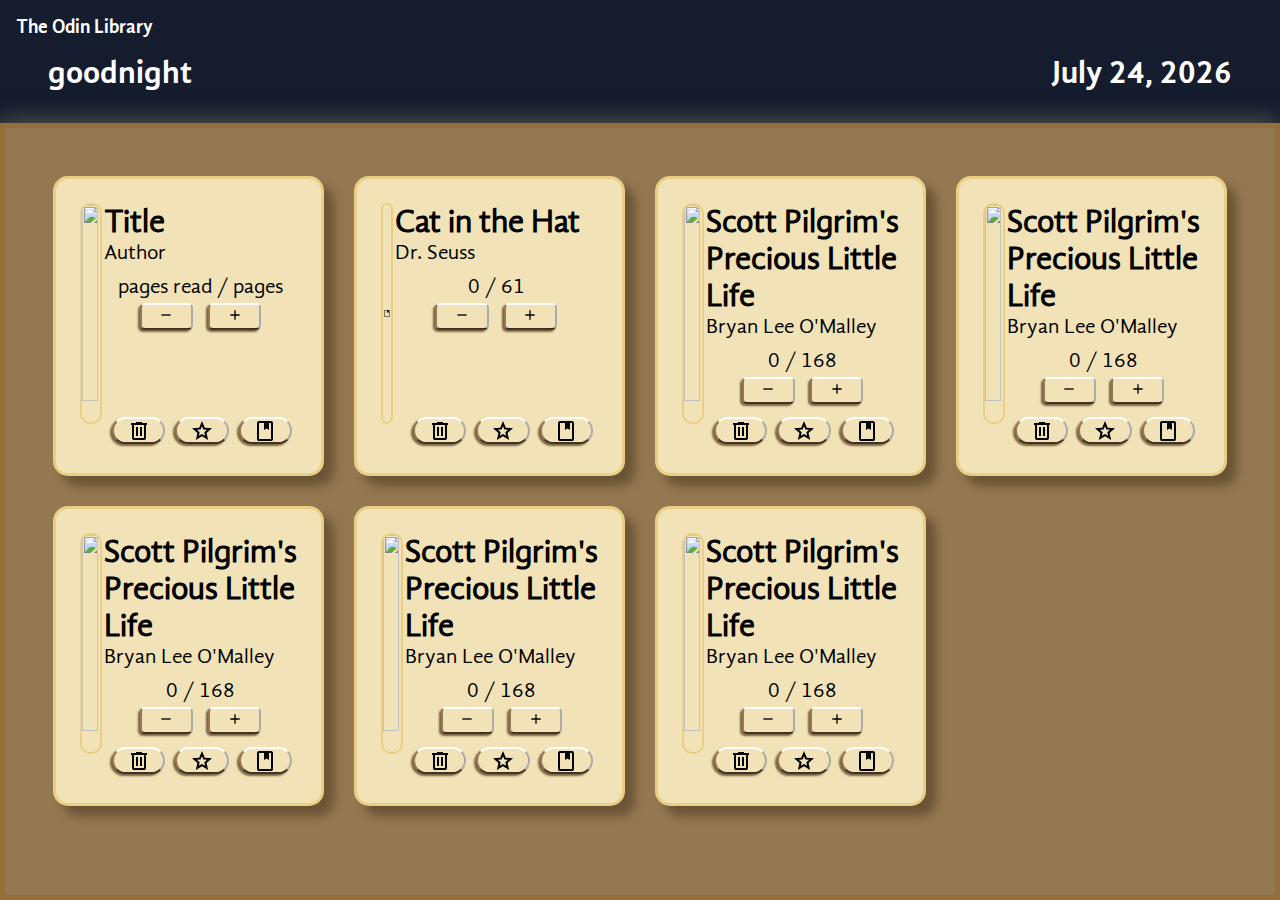
==== index.html @ e48b5049 "Add button icons to page and add a test function to change icons when buttons are clicked" ====
<!DOCTYPE html>
<html lang="en">
<head>
    <meta charset="UTF-8">
    <meta name="viewport" content="width=device-width, initial-scale=1.0">
    <title>Document</title>
    <link rel="stylesheet" href="styles.css">
    <script src="script.js" defer></script>
</head>
<body>
    <div class="header" id="header-sky">
        <h3 class="logo">The Odin Library</h3>
        <div class="welcomers">
            <h1 id="user-greeting">good</h1>
            <h1 id="date">date</h1>
        </div>
    </div>
    <div class="main-content">
        <div class="book-gallery">
            <div class="book-card">
                <img src="" alt="" class="book-cover">
                <div class="book-info">
                    <h1 class="title">Title</h1>
                    <p class="author">Author</p>
                    <div class="pages-section">
                        <div class="pages-display">
                            <p class="pages-read">pages read</p>
                            <p> / </p>
                            <p class="pages">pages</p>
                        </div>
                        <div class="pages-display">
                            <button class="page-button subtract"><img src="images/remove-icon.svg" alt="Subtract Page Icon"></button>
                            <button class="page-button add"><img src="images/add-icon.svg" alt="Add Page Icon"></button>
                        </div>
                    </div>
                </div>
                <div class="book-nav">
                    <button><img src="images/delete-nofill.svg" alt="Delete Icon"></button>
                    <button><img src="images/star-nofill.svg" alt="Favorite Icon"></button>
                    <button><img src="images/book-nofill.svg" alt="Read Icon"></button>
                </div>
            </div>
        </div>
    </div>
</body>
</html>
---- styles.css ----
@font-face {
    font-family: 'gandhi_sansregular';
    src: url('/web-fonts/GandhiSans-Regular-webfont.woff');
    src: url('/web-fonts/GandhiSans-Regular-webfont.eot?#iefix') format('embedded-opentype'),
         url('/web-fonts/GandhiSans-Regular-webfont.woff2') format('woff2'),
         url('/web-fonts/GandhiSans-Regular-webfont.woff') format('woff'),
         url('/web-fonts/GandhiSans-Regular-webfont.ttf') format('truetype'),
         url('/web-fonts/GandhiSans-Regular-webfont.svg#gandhi_sansregular') format('svg');
    font-weight: normal;
    font-style: normal;
}

@font-face {
    font-family: 'gandhi_sansbold';
    src: url('/web-fonts/GandhiSans-Bold-webfont.eot');
    src: url('/web-fonts/GandhiSans-Bold-webfont.eot?#iefix') format('embedded-opentype'),
         url('/web-fonts/GandhiSans-Bold-webfont.woff2') format('woff2'),
         url('/web-fonts/GandhiSans-Bold-webfont.woff') format('woff'),
         url('/web-fonts/GandhiSans-Bold-webfont.ttf') format('truetype'),
         url('/web-fonts/GandhiSans-Bold-webfont.svg#gandhi_sansbold') format('svg');
    font-weight: normal;
    font-style: normal;
}

* {
    box-sizing: border-box;
    margin: 0;
    padding: 0;

    --header-color: #172346;
    --main-content-color: #947851;
    --main-content-border-color: #946f3b;
    --book-card-color: #f1e3b7;
    --book-card-border-color: #e9cf83;
}

body {
    display: grid;
    grid-template-rows: 0.5fr 6fr;
    height: 100vh;
    font-family: 'gandhi_sansregular', Arial, Helvetica, sans-serif;
}

p {
    font-size: 1.3em;
}

div.header {
    display: flex;
    flex-direction: column;
    padding: 1em;

    background-color: var(--header-color);
    color: white;
    font-family: 'gandhi_sansbold';
}

div.main-content {
    background-color: var(--main-content-color);
    box-shadow: -2px -5px 20px rgb(77, 77, 77);
    border: var(--main-content-border-color) 5px solid;
}

div.welcomers {
    display: flex;
    flex-direction: row;
    justify-content: space-between;

    padding: 1em 2em;
}

div.book-gallery {
    padding: 3em;
    display: grid;

    grid-template-rows: repeat(2, 1fr);
    grid-template-columns: repeat(4, 1fr);
    gap: 30px;

    align-items: center;
    justify-items: center;
}

div.book-card {
    width: min(100%, 600px);
    height: 300px;

    display: grid;
    grid-template-rows: 1fr 1fr 0.25fr;
    grid-template-columns: repeat(3, 1fr);

    border-radius: 15px;
    border: var(--book-card-border-color) 3px solid;
    background-color: var(--book-card-color);
    padding: 1.5em;
    box-shadow: 10px 10px 10px rgba(36, 26, 7, 0.377);
;}

img.book-cover {
    grid-row: 1 / 4;
    width: 90%;
    height: 90%;
    border-radius: 10px;
    border: var(--book-card-border-color) 2px solid;
}

div.book-info {
    grid-column: 2 / 4;
    grid-row: 1 / 3;
}

div.pages-section {
    display: flex;
    flex-direction: column;
    align-items: center;

    padding: 10px;
}

div.pages-display {
    display: flex;
    gap: 5px;
}

button.page-button {
    background-color: var(--book-card-color);
    width: 4em;
    height: 2em;
    margin: 5px;

    box-shadow: -2px 2px 2px #7a6240;
    border-style: outset;
    border-width: 2px;
    border-color: white rgb(255, 255, 255) var(--main-content-color) var(--main-content-color);
    border-radius: 5px;
}

button.page-button:active {
    border-style: inset;
}

button.page-button:hover {
    background-color: #f7f1de;
}

div.book-nav {
    grid-column: 3 / 4;

    display: flex;
    justify-content: end;
}

div.book-nav>button {
    background-color: var(--book-card-color);
    width: 4em;
    height: 2em;
    margin: 5px;

    box-shadow: -2px 2px 2px #7a6240;
    border-style: outset;
    border-width: 2px;
    border-color: white rgb(255, 255, 255) var(--main-content-color) var(--main-content-color);
    border-radius: 50px;
}
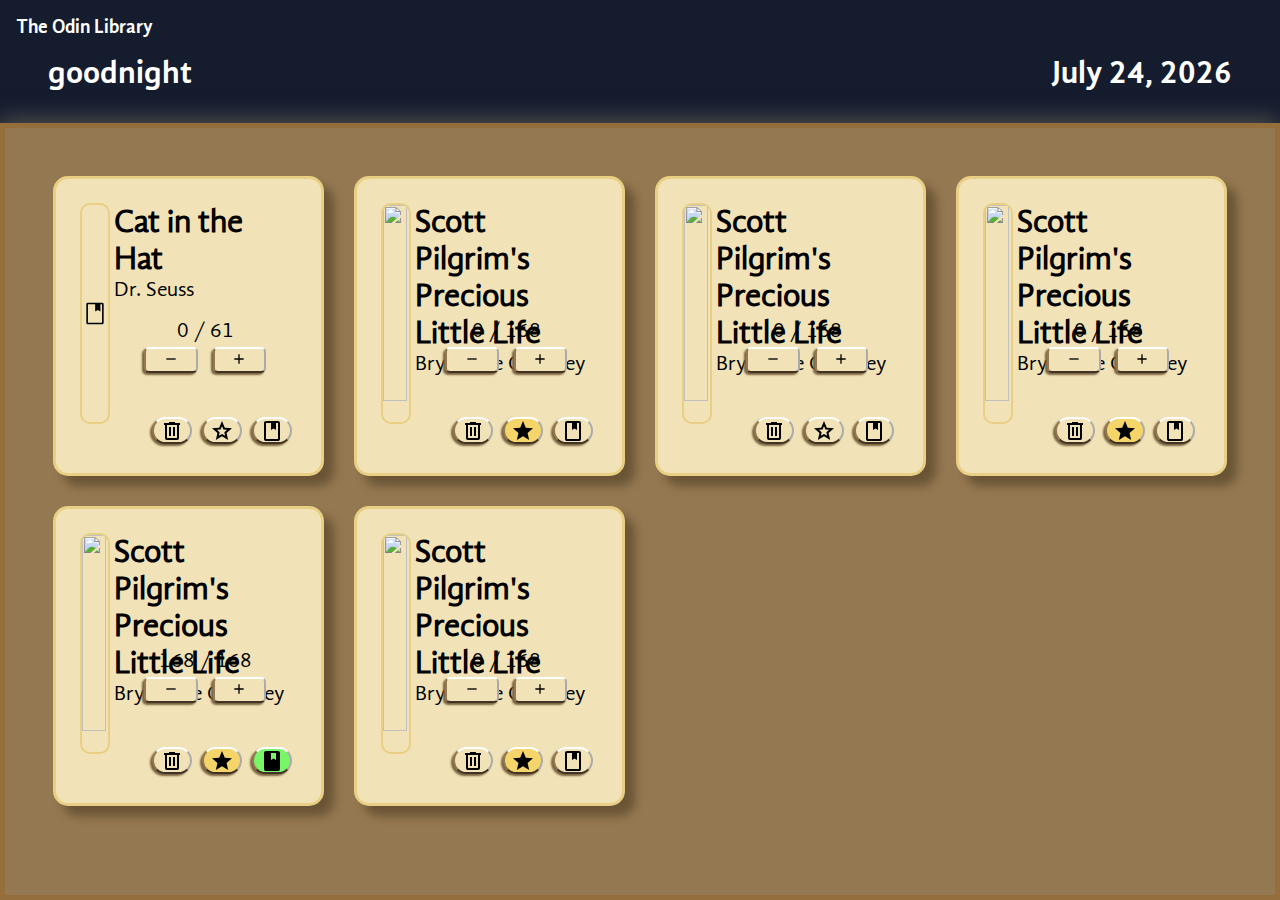
==== commit ee09e429: "Make pages section own div in HTML and JS, position it differently in the CSS grid" ====
--- a/index.html
+++ b/index.html
@@ -22,16 +22,16 @@
                 <div class="book-info">
                     <h1 class="title">Title</h1>
                     <p class="author">Author</p>
-                    <div class="pages-section">
-                        <div class="pages-display">
-                            <p class="pages-read">pages read</p>
-                            <p> / </p>
-                            <p class="pages">pages</p>
-                        </div>
-                        <div class="pages-display">
-                            <button class="page-button subtract"><img src="images/remove-icon.svg" alt="Subtract Page Icon"></button>
-                            <button class="page-button add"><img src="images/add-icon.svg" alt="Add Page Icon"></button>
-                        </div>
+                </div>
+                <div class="pages-section">
+                    <div class="pages-display">
+                        <p class="pages-read">pages read</p>
+                        <p> / </p>
+                        <p class="pages">pages</p>
+                    </div>
+                    <div class="pages-display">
+                        <button class="page-button subtract"><img src="images/remove-icon.svg" alt="Subtract Page Icon"></button>
+                        <button class="page-button add"><img src="images/add-icon.svg" alt="Add Page Icon"></button>
                     </div>
                 </div>
                 <div class="book-nav">
--- a/styles.css
+++ b/styles.css
@@ -110,6 +110,9 @@
 }
 
 div.pages-section {
+    grid-column: 2 / 4;
+    grid-row: 2 / 3;
+
     display: flex;
     flex-direction: column;
     align-items: center;
@@ -122,7 +125,7 @@
     gap: 5px;
 }
 
-button.page-button {
+button {
     background-color: var(--book-card-color);
     width: 4em;
     height: 2em;
@@ -135,11 +138,11 @@
     border-radius: 5px;
 }
 
-button.page-button:active {
+button:active {
     border-style: inset;
 }
 
-button.page-button:hover {
+button:hover {
     background-color: #f7f1de;
 }
 
@@ -151,14 +154,6 @@
 }
 
 div.book-nav>button {
-    background-color: var(--book-card-color);
-    width: 4em;
-    height: 2em;
-    margin: 5px;
-
-    box-shadow: -2px 2px 2px #7a6240;
-    border-style: outset;
-    border-width: 2px;
-    border-color: white rgb(255, 255, 255) var(--main-content-color) var(--main-content-color);
+    width: 3em;
     border-radius: 50px;
 }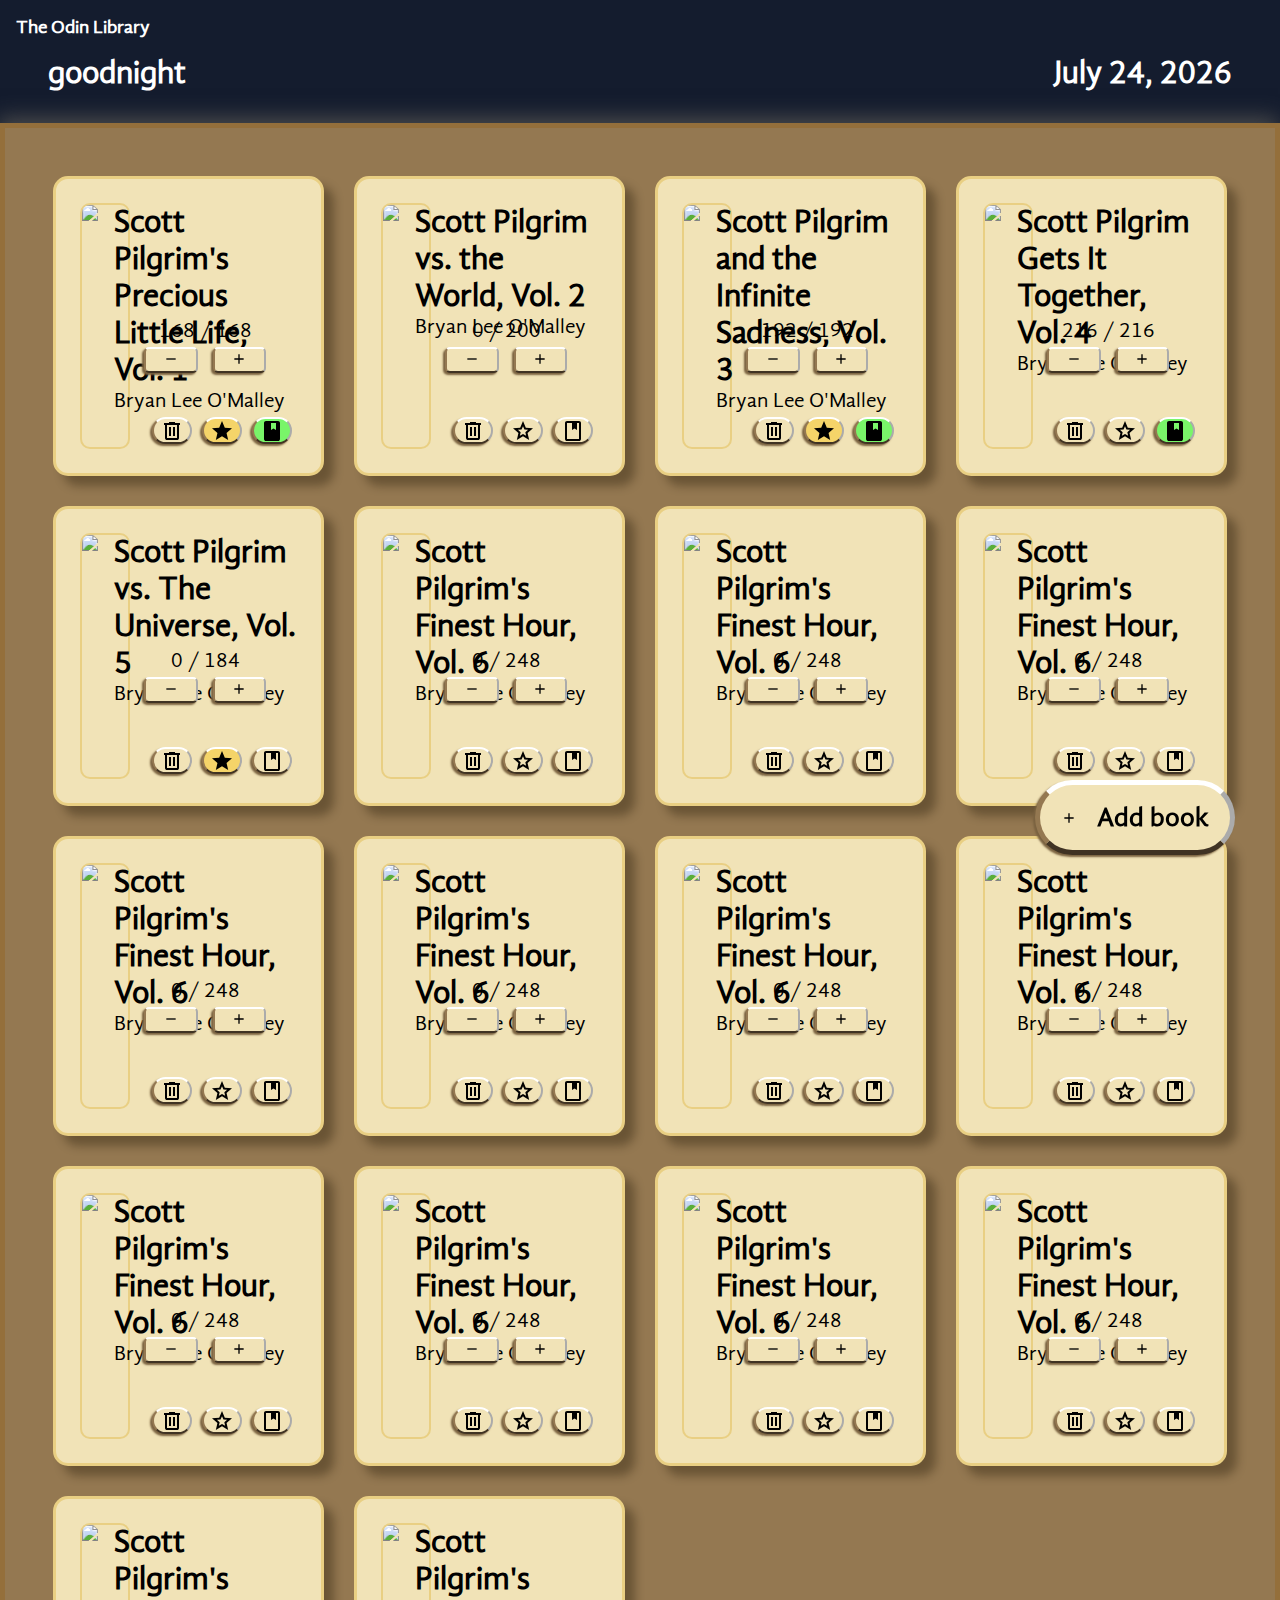
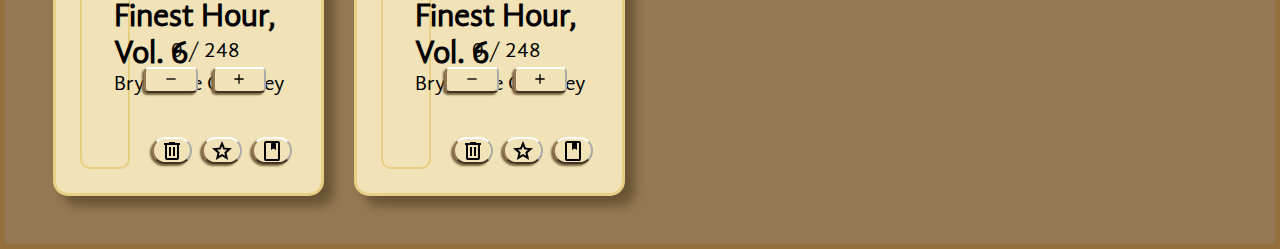
==== commit 74978358: "Put in add book button and adjust sizing for book covers in book cards" ====
--- a/index.html
+++ b/index.html
@@ -40,7 +40,16 @@
                     <button><img src="images/book-nofill.svg" alt="Read Icon"></button>
                 </div>
             </div>
+            
+        </div>
+        <button class="add-book-button">
+            <img src="images/add-icon.svg" alt="Add Book Plus Sign">
+            <h1>Add book</h1>
+        </button>
+        <div class="form-section">
+            
         </div>
     </div>
+    
 </body>
 </html>--- a/styles.css
+++ b/styles.css
@@ -26,6 +26,7 @@
     box-sizing: border-box;
     margin: 0;
     padding: 0;
+    font-family: 'gandhi_sansregular', Arial, Helvetica, sans-serif;
 
     --header-color: #172346;
     --main-content-color: #947851;
@@ -38,7 +39,6 @@
     display: grid;
     grid-template-rows: 0.5fr 6fr;
     height: 100vh;
-    font-family: 'gandhi_sansregular', Arial, Helvetica, sans-serif;
 }
 
 p {
@@ -98,8 +98,7 @@
 
 img.book-cover {
     grid-row: 1 / 4;
-    width: 90%;
-    height: 90%;
+    width: max(50px, 90%);
     border-radius: 10px;
     border: var(--book-card-border-color) 2px solid;
 }
@@ -156,4 +155,18 @@
 div.book-nav>button {
     width: 3em;
     border-radius: 50px;
+}
+
+button.add-book-button {
+    position: fixed;
+    bottom: 3em;
+    right: 3em;
+    width: min(200px,20%);
+    height: min(75px, 20%);
+    border-radius: 50px;
+    border-width: 5px;
+
+    display: flex;
+    justify-content: space-evenly;
+    align-items: center;
 }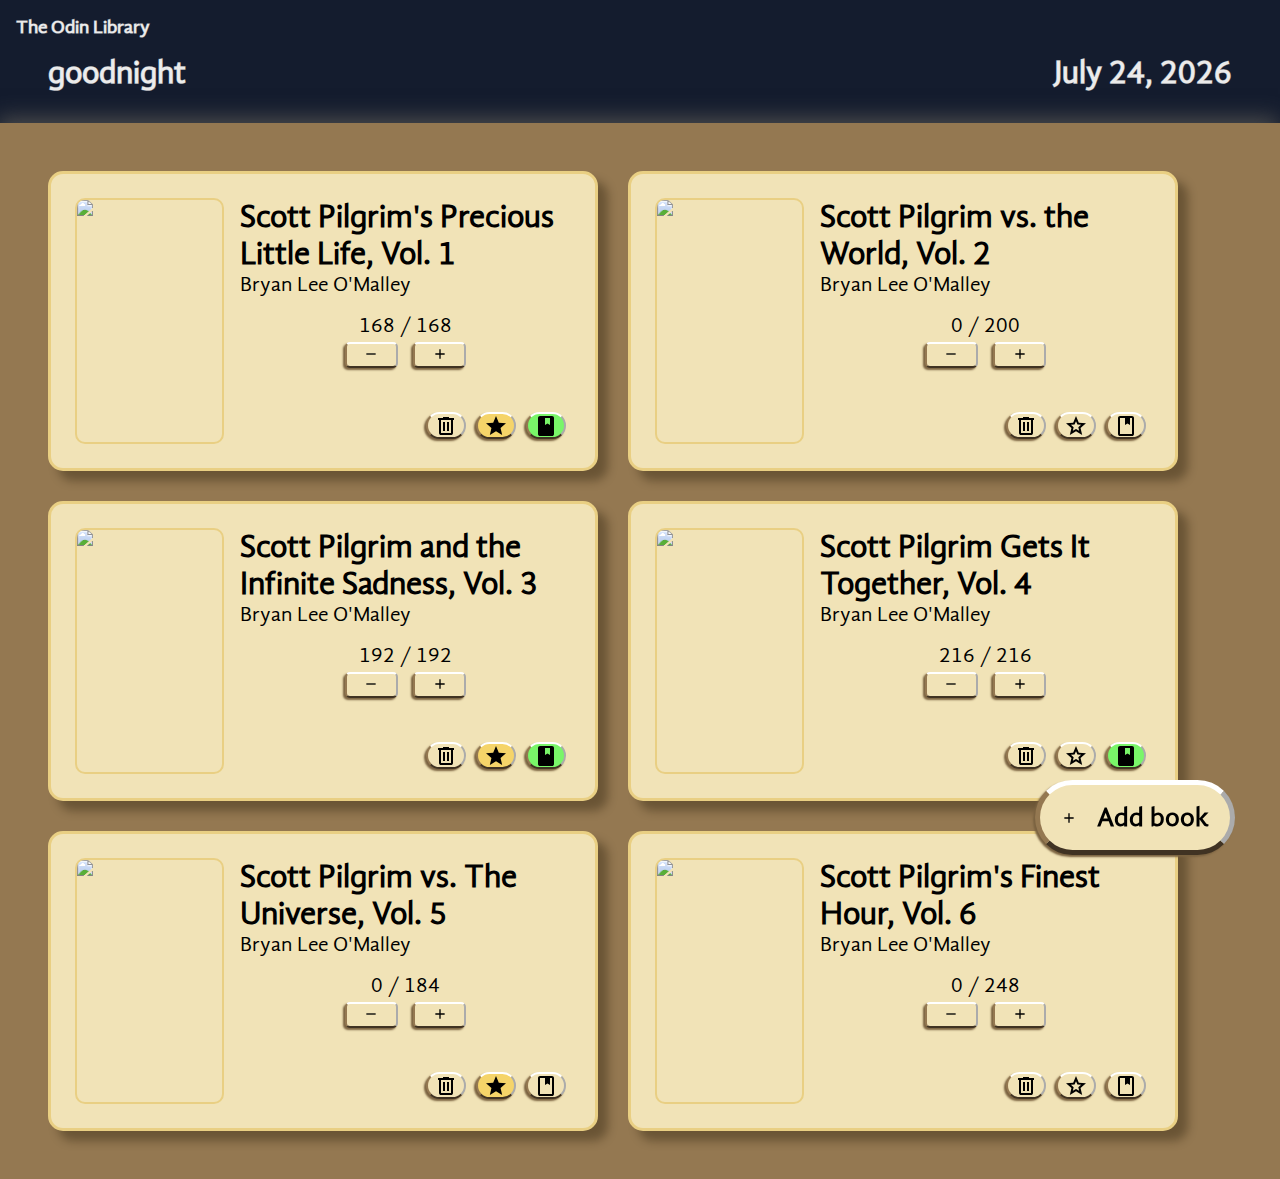
==== commit 93b29c6d: "Add book adding modal dialog to HTML and functionality to add book button to open dialog" ====
--- a/index.html
+++ b/index.html
@@ -42,12 +42,41 @@
             </div>
             
         </div>
-        <button class="add-book-button">
+        <button id="add-book-button" class="add-book-button">
             <img src="images/add-icon.svg" alt="Add Book Plus Sign">
             <h1>Add book</h1>
         </button>
-        <div class="form-section">
-            
+        <div class="addBookSection">
+            <dialog id="add-book-dialog">
+                <form action="post">
+                    <div class="book-cover-section">
+                        <img src="" alt="Book Cover">
+                        <label for="cover-url">cover url:</label>
+                        <input type="text" placeholder="optional" name="cover-url">
+                    </div>
+                    <div class="book-info-inputs">
+                        <label for="book-title">title:</label>
+                        <input type="text" name="book-title" autofocus>
+
+                        <label for="book-author">author:</label>
+                        <input type="text" name="book-author">
+
+                        <label for="book-pages">pages:</label>
+                        <input type="text" name="book-pages">
+
+                        <label for="book-pages-read">pages read:</label>
+                        <input type="text" name="book-pages-read" placeholder="optional">
+                    </div>
+                    <div class="book-toggles">
+                        <label for="have-read">read?</label>
+                        <input type="checkbox" name="have-read">
+
+                        <label for="favorite">favorite?</label>
+                        <input type="checkbox" name="favorite">
+                    </div>
+                    <input type="submit">
+                </form>
+            </dialog>
         </div>
     </div>
     
--- a/styles.css
+++ b/styles.css
@@ -1,23 +1,23 @@
 @font-face {
     font-family: 'gandhi_sansregular';
-    src: url('/web-fonts/GandhiSans-Regular-webfont.woff');
-    src: url('/web-fonts/GandhiSans-Regular-webfont.eot?#iefix') format('embedded-opentype'),
-         url('/web-fonts/GandhiSans-Regular-webfont.woff2') format('woff2'),
-         url('/web-fonts/GandhiSans-Regular-webfont.woff') format('woff'),
-         url('/web-fonts/GandhiSans-Regular-webfont.ttf') format('truetype'),
-         url('/web-fonts/GandhiSans-Regular-webfont.svg#gandhi_sansregular') format('svg');
+    src: url('web-fonts/GandhiSans-Regular-webfont.woff');
+    src: url('web-fonts/GandhiSans-Regular-webfont.eot?#iefix') format('embedded-opentype'),
+         url('web-fonts/GandhiSans-Regular-webfont.woff2') format('woff2'),
+         url('web-fonts/GandhiSans-Regular-webfont.woff') format('woff'),
+         url('web-fonts/GandhiSans-Regular-webfont.ttf') format('truetype'),
+         url('web-fonts/GandhiSans-Regular-webfont.svg#gandhi_sansregular') format('svg');
     font-weight: normal;
     font-style: normal;
 }
 
 @font-face {
     font-family: 'gandhi_sansbold';
-    src: url('/web-fonts/GandhiSans-Bold-webfont.eot');
-    src: url('/web-fonts/GandhiSans-Bold-webfont.eot?#iefix') format('embedded-opentype'),
-         url('/web-fonts/GandhiSans-Bold-webfont.woff2') format('woff2'),
-         url('/web-fonts/GandhiSans-Bold-webfont.woff') format('woff'),
-         url('/web-fonts/GandhiSans-Bold-webfont.ttf') format('truetype'),
-         url('/web-fonts/GandhiSans-Bold-webfont.svg#gandhi_sansbold') format('svg');
+    src: url('web-fonts/GandhiSans-Bold-webfont.eot');
+    src: url('web-fonts/GandhiSans-Bold-webfont.eot?#iefix') format('embedded-opentype'),
+         url('web-fonts/GandhiSans-Bold-webfont.woff2') format('woff2'),
+         url('web-fonts/GandhiSans-Bold-webfont.woff') format('woff'),
+         url('web-fonts/GandhiSans-Bold-webfont.ttf') format('truetype'),
+         url('web-fonts/GandhiSans-Bold-webfont.svg#gandhi_sansbold') format('svg');
     font-weight: normal;
     font-style: normal;
 }
@@ -53,12 +53,12 @@
     background-color: var(--header-color);
     color: white;
     font-family: 'gandhi_sansbold';
+    -webkit-text-stroke: rgba(194, 194, 194, 0.363) 1px;
 }
 
 div.main-content {
     background-color: var(--main-content-color);
     box-shadow: -2px -5px 20px rgb(77, 77, 77);
-    border: var(--main-content-border-color) 5px solid;
 }
 
 div.welcomers {
@@ -74,7 +74,7 @@
     display: grid;
 
     grid-template-rows: repeat(2, 1fr);
-    grid-template-columns: repeat(4, 1fr);
+    grid-template-columns: repeat(auto-fill, 550px);
     gap: 30px;
 
     align-items: center;
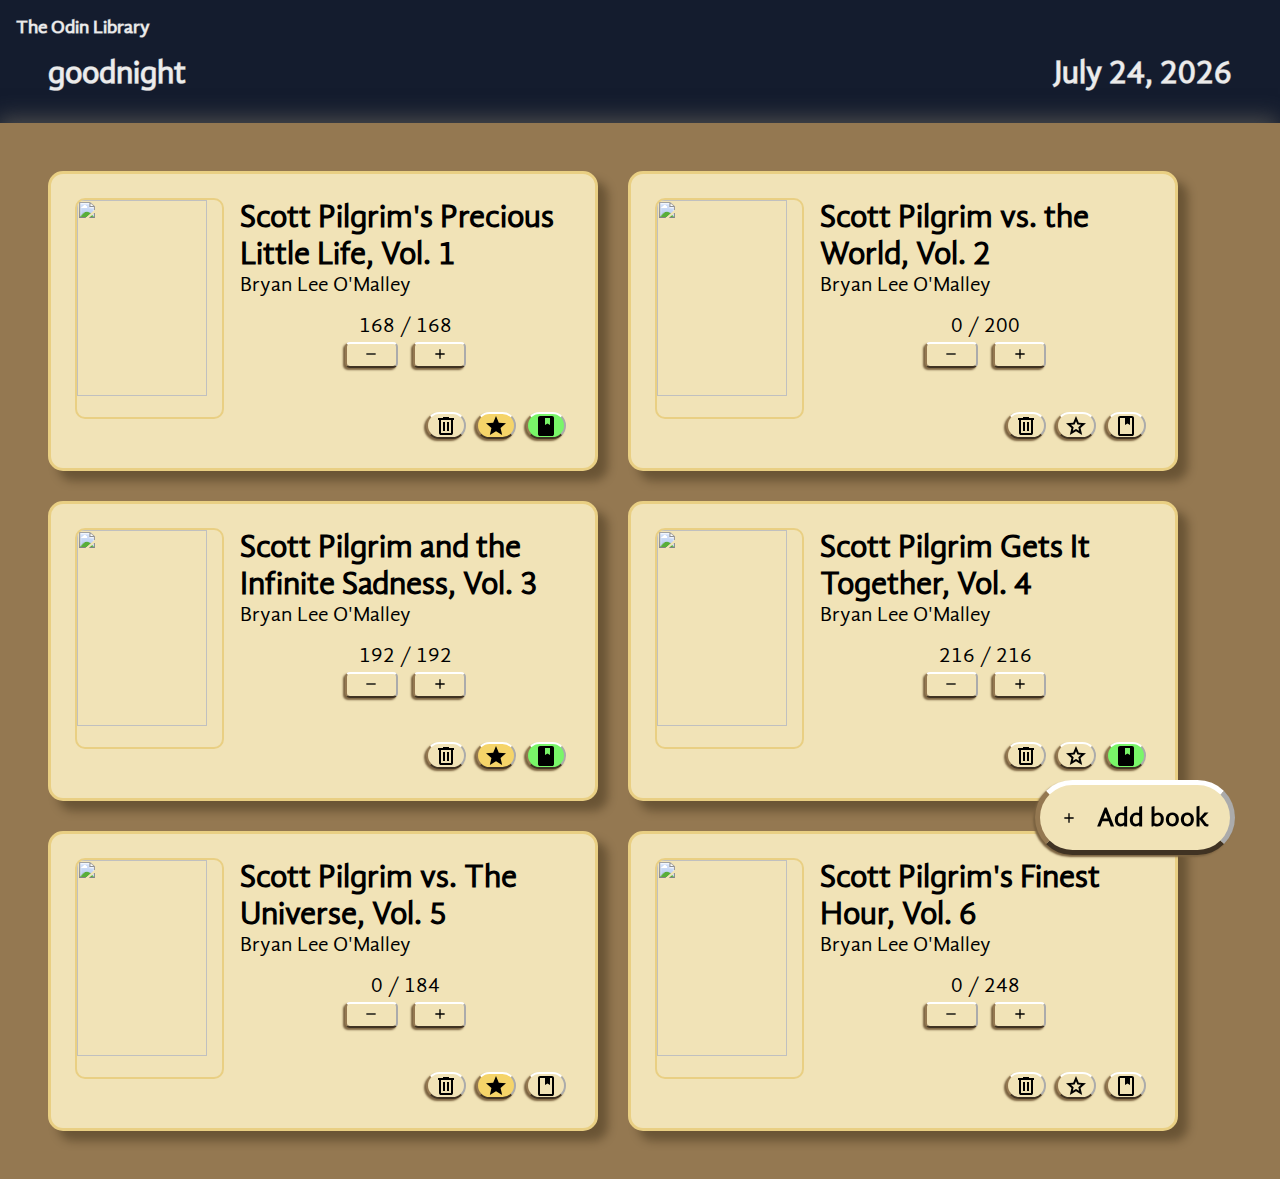
==== commit fc9fa3e6: "Add functionality to form buttons and inputs, specifically the submit button" ====
--- a/index.html
+++ b/index.html
@@ -50,31 +50,35 @@
             <dialog id="add-book-dialog">
                 <form action="post">
                     <div class="book-cover-section">
-                        <img src="" alt="Book Cover">
+                        <img src="images/book_icon.svg" alt="Book Cover">
                         <label for="cover-url">cover url:</label>
                         <input type="text" placeholder="optional" name="cover-url">
                     </div>
+                    <button id="close-button">close</button>
                     <div class="book-info-inputs">
                         <label for="book-title">title:</label>
-                        <input type="text" name="book-title" autofocus>
+                        <input type="text" name="book-title" autofocus required>
 
                         <label for="book-author">author:</label>
-                        <input type="text" name="book-author">
+                        <input type="text" name="book-author" required>
 
                         <label for="book-pages">pages:</label>
-                        <input type="text" name="book-pages">
+                        <input type="number" name="book-pages" required>
 
                         <label for="book-pages-read">pages read:</label>
-                        <input type="text" name="book-pages-read" placeholder="optional">
+                        <input type="number" name="book-pages-read" placeholder="optional">
                     </div>
                     <div class="book-toggles">
-                        <label for="have-read">read?</label>
-                        <input type="checkbox" name="have-read">
-
-                        <label for="favorite">favorite?</label>
-                        <input type="checkbox" name="favorite">
+                        <div class="toggle">
+                            <label for="favorite"><img src="images/star-nofill.svg" alt="Favorite Icon">favorite?</label>
+                            <input type="checkbox" name="favorite" value="true">
+                        </div>
+                        <div class="toggle">
+                            <label for="have-read"><img src="images/book-nofill.svg" alt="Read Icon">read?</label>
+                            <input type="checkbox" name="have-read" value="true">
+                        </div>
                     </div>
-                    <input type="submit">
+                    <input type="submit" id="submit-book-button">
                 </form>
             </dialog>
         </div>
--- a/styles.css
+++ b/styles.css
@@ -99,6 +99,7 @@
 img.book-cover {
     grid-row: 1 / 4;
     width: max(50px, 90%);
+    height: max(25px, 90%);
     border-radius: 10px;
     border: var(--book-card-border-color) 2px solid;
 }
@@ -169,4 +170,109 @@
     display: flex;
     justify-content: space-evenly;
     align-items: center;
+}
+
+dialog#add-book-dialog {
+    position: absolute;
+    top: 50%;
+    left: 50%;
+    margin-left: -22.5vh;
+    margin-top: -24vh;
+
+    width: 45vh;
+    height: 48vh;
+
+    background-color: var(--book-card-color);
+    border: 2px var(--book-card-border-color) solid;
+    border-radius: 20px;
+}
+
+dialog>form {
+    width: 100%;
+    height: 100%;
+
+    font-size: 1.25em;
+    font-weight: bold;
+
+    display: grid;
+    grid-template-rows: 0.25fr 2fr 0.5fr 0.5fr;
+    grid-template-columns: repeat(2, 1fr);
+    padding: 1em;
+}
+
+dialog>form input[type=text],
+dialog>form input[type=number] {
+    padding: 5px;
+    border: 2px var(--book-card-border-color) solid;
+    border-radius: 5px;
+}
+
+form>div.book-cover-section {
+    grid-row: 2 / 3;
+    grid-column: 1 / 2;
+
+    display: flex;
+    flex-direction: column;
+
+    padding: 1em;
+}
+
+form>div.book-cover-section>img {
+    align-self: center;
+    height: 250px;
+    width: 175px;
+    border: solid 2px var(--book-card-border-color);
+    border-radius: 10px;
+    margin-bottom: 1em;
+}
+
+form>div.book-info-inputs {
+    grid-row: 2 / 3;
+    grid-column: 2 / 3;
+
+    display: flex;
+    flex-direction: column;
+
+    padding: 1em;
+}
+
+.book-info-inputs input {
+    margin-bottom: 2em;
+}
+
+form>div.book-toggles {
+    grid-row: 3 / 4;
+    grid-column: 1 / 3;
+
+    display: flex;
+    justify-content: center;
+    align-items: center;
+
+    gap: 4em;
+}
+
+div.toggle label {
+    margin-right: 5px;
+}
+
+form>input[type=submit] {
+    grid-row: 4 / 5;
+    grid-column: 1 / 3;
+
+    background-color: var(--book-card-border-color);
+    margin: 2em;
+    padding: 5px;
+    border: 3px #d4b453 solid;
+    border-radius: 5px;
+    box-shadow: 2px 2px 5px gray;
+}
+
+button#close-button {
+    grid-column: 1 / 3;
+
+    justify-self:end;
+}
+
+::backdrop {
+    background-color: rgba(0, 0, 0, 0.288);
 }